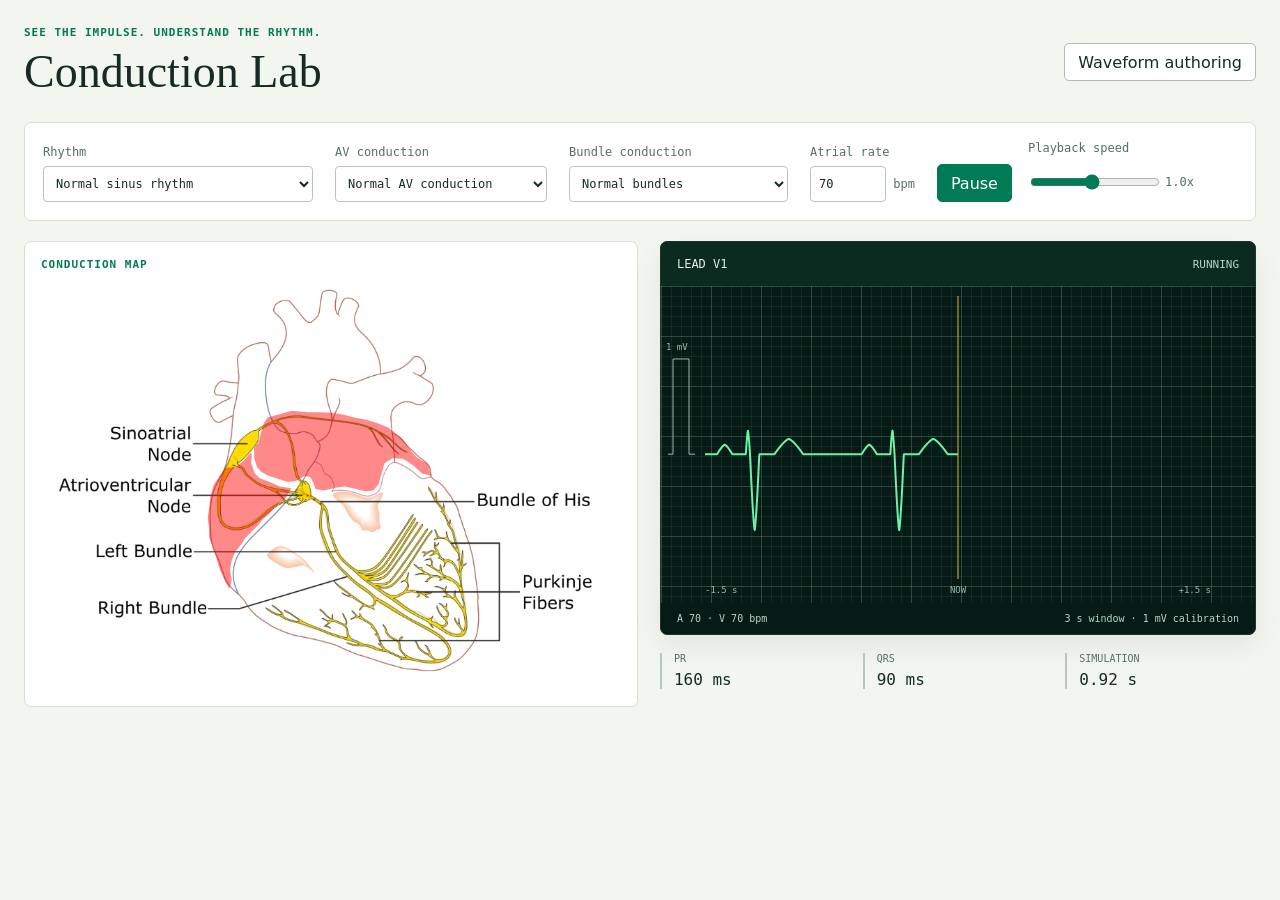
==== index.html @ 84fd14d0 "Add teaching rhythms and zoom the ECG strip Add eight rhythm scenarios, refine atrial flutter and fi" ====
<!doctype html>
<html lang="en">
  <head>
    <meta charset="utf-8" />
    <meta name="viewport" content="width=device-width, initial-scale=1" />
    <title>Conduction Lab</title>
    <link rel="stylesheet" href="style.css" />
  </head>
  <body>
    <main class="app-shell">
      <header class="topbar">
        <div><p class="eyebrow">SEE THE IMPULSE. UNDERSTAND THE RHYTHM.</p><h1>Conduction Lab</h1></div>
        <button id="developer-toggle" aria-expanded="false" aria-controls="developer-panel">Waveform authoring</button>
      </header>
      <div id="error-message" class="notice error" role="alert" hidden></div>
      <section class="scenario-bar" aria-label="Rhythm and conduction scenario">
        <label class="field">Rhythm
          <select id="rhythm-pattern">
            <option value="sinus">Normal sinus rhythm</option>
            <option value="wandering">Wandering pacemaker</option>
            <option value="pac">Atrial premature beats (APB/PAC)</option>
            <option value="psvt">Paroxysmal SVT (PSVT)</option>
            <option value="wpw">Wolff-Parkinson-White (WPW)</option>
            <option value="atrial_tachy">Atrial tachycardia</option>
            <option value="flutter">Atrial flutter</option>
            <option value="afib">Atrial fibrillation (A Fib)</option>
            <option value="junctional_tachy">Junctional tachycardia</option>
          </select>
        </label>
        <label class="field">AV conduction
          <select id="av-pattern">
            <option value="normal">Normal AV conduction</option>
            <option value="first">First-degree AV block</option>
            <option value="mobitz1">Second-degree: Mobitz I</option>
            <option value="mobitz2">Second-degree: Mobitz II</option>
            <option value="third">Third-degree AV block</option>
          </select>
        </label>
        <label class="field">Bundle conduction
          <select id="bundle-pattern">
            <option value="none">Normal bundles</option>
            <option value="rbbb">Right bundle branch block</option>
            <option value="lbbb">Left bundle branch block</option>
          </select>
        </label>
        <label class="field number-field"><span id="rate-label">Atrial rate</span> <span><input id="heart-rate" type="number" min="40" max="120" value="70" /> bpm</span></label>
        <div class="transport" role="group" aria-label="Playback controls">
          <button id="pause-button" class="primary-control" aria-pressed="false" disabled>Pause</button>
          <label class="field speed-field">Playback speed <input id="speed" type="range" min="0.1" max="2" step="0.1" value="1" /><output id="speed-value" for="speed">1.0x</output></label>
        </div>
        <label class="field number-field" id="pr-field" hidden>PR interval <span><input id="pr-interval" type="number" min="220" max="380" step="10" value="260" /> ms</span></label>
        <label class="field number-field" id="wenckebach-field" hidden>Initial PR <span><input id="wenckebach-pr" type="number" min="120" max="200" step="10" value="160" /> ms</span></label>
        <label class="field number-field" id="pr-step-field" hidden>Initial PR increment <span><input id="pr-step" type="number" min="20" max="60" step="10" value="40" /> ms</span></label>
        <label class="field" id="ratio-field" hidden>Conduction pattern
          <select id="conducted-beats"><option value="2">2 conducted, 1 blocked</option><option value="3" selected>3 conducted, 1 blocked</option><option value="4">4 conducted, 1 blocked</option><option value="5">5 conducted, 1 blocked</option></select>
        </label>
        <label class="field number-field" id="escape-field" hidden>Junctional escape <span><input id="escape-rate" type="number" min="20" max="60" value="40" /> bpm</span></label>
      </section>
      <section class="teaching-grid" aria-label="Synchronized anatomy and ECG">
        <div class="anatomy-panel">
          <div class="section-heading">
            <span class="eyebrow">CONDUCTION MAP</span>
          </div>
          <svg id="anatomy" viewBox="0 0 822 566" role="img" aria-labelledby="anatomy-title anatomy-description">
            <title id="anatomy-title">Cardiac conduction system</title>
            <desc id="anatomy-description">An impulse travels from the sinus node through the atria, AV node, His bundle and bundle branches. Blocked pathways are marked in red.</desc>
            <image href="CCS.png" width="822" height="566" />
            <g id="anatomy-overlays"></g>
          </svg>
        </div>
        <div class="rhythm-panel">
          <section class="monitor" aria-label="V1 rhythm strip">
            <div class="monitor-header"><span>LEAD V1</span><span id="monitor-status">LOADING</span></div>
            <div id="ecg-plot" role="img" aria-label="Continuous V1 rhythm strip with the current instant at its center, 1.5 seconds of history and 1.5 seconds of upcoming activity">
              <canvas id="ecg-canvas" aria-hidden="true"></canvas>
              <div id="ecg-waveform" aria-hidden="true"><div id="ecg-trace"></div></div>
              <div class="ecg-playhead" aria-hidden="true"></div>
              <div class="ecg-axis" aria-hidden="true"><span>-1.5 s</span><span>NOW</span><span>+1.5 s</span></div>
            </div>
            <div class="monitor-footer"><span id="readout">A 70 bpm</span><span>3 s window · 1 mV calibration</span></div>
          </section>
          <div class="measurements" aria-label="Electrical measurements">
            <div><span>PR</span><strong id="pr-readout">160 ms</strong></div>
            <div><span>QRS</span><strong id="qrs-readout">90 ms</strong></div>
            <div><span>SIMULATION</span><strong id="time-readout">0.00 s</strong></div>
          </div>
        </div>
      </section>
      <aside id="developer-panel" class="developer-panel" hidden aria-labelledby="authoring-title">
        <div class="panel-header"><div><p class="eyebrow">AUTHORING · SEPARATE FROM CONDUCTION RULES</p><h2 id="authoring-title">V1 waveform constructor</h2></div><button id="developer-close">Close authoring</button></div>
        <p class="small-note">Automatic morphology follows the selected bundle pattern. Custom morphology overrides the drawing of the ECG, not the conduction mechanism. PR comes from the scenario; QT and component durations come from this editor. Editing restarts the recording.</p>
        <div class="constructor-summary">
          <label class="field">Morphology <select id="waveform-select"><option value="automatic">Automatic V1</option></select></label>
          <button id="duplicate-waveform">Duplicate to edit</button>
        </div>
        <div id="custom-warning" class="notice" hidden>Custom morphology is active. It may not show the characteristic V1 appearance or QRS width of the selected bundle block. Choose Automatic V1 to restore the teaching templates.</div>
        <fieldset id="waveform-fields" disabled>
          <div class="constructor-summary">
            <label class="field name-field">Waveform name <input id="waveform-name" type="text" maxlength="80" /></label>
            <label class="field number-field">QT interval <span><input id="qt-interval" type="number" min="120" max="2000" step="1" /> ms</span></label>
          </div>
          <div class="segment-controls">
            <label class="field">PR offset (mV) <input id="pr-offset" type="range" min="-0.5" max="0.5" step="0.01" value="0" /><output id="pr-offset-value">0.00</output></label>
            <label class="field">ST offset (mV) <input id="st-offset" type="range" min="-0.5" max="0.5" step="0.01" value="0" /><output id="st-offset-value">0.00</output></label>
          </div>
          <div id="wave-editor" class="wave-editor"></div>
        </fieldset>
        <div class="developer-actions"><button id="save-waveform" class="primary-control" disabled>Save waveform</button><button id="delete-waveform" class="danger-button" disabled>Delete waveform</button><span class="action-spacer"></span><button id="export-waveforms">Export library</button><label class="file-button">Import library<input id="import-waveforms" type="file" accept="application/json" /></label></div>
        <p id="authoring-status" role="status" class="small-note"></p>
      </aside>
    </main>
    <script src="conduction.js"></script>
    <script src="ecg-strip.js"></script>
    <script src="script.js"></script>
  </body>
</html>
---- style.css ----
:root {
  --ink: #162b25;
  --muted: #586e64;
  --paper: #f3f5ef;
  --line: #d7dfd7;
  --green: #007b56;
  --deep: #061b15;
  --red: #b42318;
}
* { box-sizing: border-box; }
[hidden] { display: none !important; }
body { margin: 0; min-width: 320px; background: var(--paper); color: var(--ink); font-family: system-ui, sans-serif; }
button, input, select { font: inherit; }
button, .file-button { min-height: 38px; padding: 8px 13px; border: 1px solid #aebeb4; border-radius: 5px; background: white; color: var(--ink); cursor: pointer; }
button:hover, .file-button:hover { border-color: var(--green); }
button:disabled { opacity: .5; cursor: default; }
:focus-visible { outline: 3px solid #007b56; outline-offset: 3px; }
.primary-control { background: var(--green); border-color: var(--green); color: white; }
.app-shell { width: min(1540px, calc(100% - 48px)); margin: auto; padding: 26px 0 16px; }
.topbar, .panel-header, .section-heading, .monitor-header, .monitor-footer { display: flex; align-items: center; justify-content: space-between; gap: 16px; }
.topbar { margin-bottom: 24px; }
.eyebrow { margin: 0 0 6px; color: var(--green); font: 700 11px ui-monospace, monospace; letter-spacing: 1px; }
h1, h2 { margin: 0; font-family: Georgia, serif; font-weight: normal; }
h1 { font-size: clamp(32px, 4vw, 46px); }
h2 { font-size: 27px; }
.small-note { color: var(--muted); font-size: 12px; line-height: 1.65; }
.scenario-bar { display: flex; flex-wrap: wrap; align-items: end; gap: 16px 22px; padding: 18px; margin-bottom: 20px; background: white; border: 1px solid var(--line); border-radius: 7px; }
.field { display: grid; align-items: center; gap: 7px; color: var(--muted); font: 12px ui-monospace, monospace; }
.field input, .field select { min-width: 0; max-width: 100%; min-height: 36px; border: 1px solid #b7c5bc; border-radius: 4px; background: white; color: var(--ink); padding: 5px 8px; }
.field input[type=range] { padding: 0; accent-color: var(--green); }
.number-field input { width: 76px; }
.teaching-grid { display: grid; grid-template-columns: 1.03fr 1fr; gap: 22px; align-items: stretch; }
.anatomy-panel { padding: 16px; background: white; border: 1px solid var(--line); border-radius: 7px; }
.section-heading .eyebrow { margin: 0; }
#anatomy { display: block; width: 100%; height: auto; margin: 10px 0; }
.rhythm-panel { min-width: 0; display: flex; flex-direction: column; }
.monitor { display: flex; flex-direction: column; flex: 1; overflow: hidden; border: 1px solid #17362c; border-radius: 7px; background: var(--deep); box-shadow: 0 12px 30px #17261e10; }
.monitor-header { min-height: 44px; padding: 10px 16px; background: #0b2a20; color: #e3eee9; font: 12px ui-monospace, monospace; }
#monitor-status { color: #b4d8c6; font-size: 11px; }
#ecg-plot { position: relative; height: 0; min-height: 265px; flex: 1; contain: size layout paint; }
#ecg-canvas { position: absolute; inset: 0; display: block; width: 100%; height: 100%; }
#ecg-waveform { position: absolute; top: 0; bottom: 0; left: 44px; right: 44px; overflow: hidden; contain: paint; }
#ecg-trace { position: absolute; top: 0; left: 0; will-change: transform; }
#ecg-trace canvas { display: block; }
.ecg-playhead { position: absolute; left: 50%; top: 10px; bottom: 24px; width: 1px; background: #d9b752; transform: translateX(-50%); }
.ecg-axis { position: absolute; left: 44px; right: 44px; bottom: 8px; display: flex; justify-content: space-between; color: #9bb8aa; font: 9px monospace; }
.monitor-footer { padding: 10px 16px; color: #b4d8c6; font: 10px ui-monospace, monospace; flex-wrap: wrap; }
.measurements { display: grid; grid-template-columns: repeat(3, 1fr); gap: 12px; padding: 18px 0; }
.measurements div { display: grid; gap: 6px; border-left: 2px solid #b7c9bd; padding-left: 12px; }
.measurements span { font: 10px ui-monospace, monospace; color: var(--muted); }
.measurements strong { font: 16px ui-monospace, monospace; font-variant-numeric: tabular-nums; }
.transport { display: flex; align-items: end; gap: 16px; }
.speed-field { grid-template-columns: 130px 40px; }
.speed-field > input { grid-column: 1; }
.speed-field > output { grid-column: 2; grid-row: 2; align-self: center; }
.speed-field input { width: 130px; }
.developer-panel { margin-top: 26px; padding: 22px; border: 1px solid var(--line); border-radius: 7px; background: white; }
.panel-header { margin-bottom: 14px; }
.constructor-summary, .segment-controls { display: flex; flex-wrap: wrap; gap: 18px; align-items: end; margin: 18px 0; }
.name-field { flex: 1; min-width: 180px; }
fieldset { margin: 0; padding: 0; border: 0; min-width: 0; }
fieldset:disabled { opacity: .65; }
.wave-editor { display: grid; grid-template-columns: repeat(auto-fit, minmax(180px, 1fr)); gap: 12px; }
.wave-card { padding: 14px; border: 1px solid var(--line); border-top: 3px solid var(--wave-color); border-radius: 4px; background: #fbfcfa; }
.wave-card h3 { margin: 0 0 12px; font: normal 20px Georgia, serif; }
.wave-control { display: grid; grid-template-columns: 1fr 60px; gap: 6px; align-items: center; margin-top: 12px; color: var(--muted); font: 11px ui-monospace, monospace; }
.wave-control span { grid-column: 1 / -1; }
.wave-control input { min-width: 0; width: 100%; }
.wave-control input[type=range] { accent-color: var(--wave-color); }
.wave-control input[type=number] { height: 30px; border: 1px solid #b7c5bc; border-radius: 3px; padding: 3px; }
.developer-actions { display: flex; flex-wrap: wrap; gap: 8px; margin-top: 22px; padding-top: 18px; border-top: 1px solid var(--line); }
.danger-button { color: var(--red); }
.action-spacer { flex: 1; }
.file-button { display: inline-flex; align-items: center; }
.file-button input { width: 1px; height: 1px; opacity: 0; position: absolute; }
.file-button:focus-within { outline: 3px solid var(--green); outline-offset: 3px; }
.notice { margin: 12px 0; padding: 12px 16px; background: #fff3d4; color: #68460a; border: 1px solid #e3cc95; border-radius: 5px; font-size: 13px; line-height: 1.5; }
.error { background: #fff0ed; color: #8e2118; border-color: #dfb4ad; }
@media (max-width: 1000px) {
  .teaching-grid { grid-template-columns: 1fr; }
  .anatomy-panel { max-width: 760px; width: 100%; margin: auto; }
  #ecg-plot { height: clamp(300px, 50vw, 420px); flex: none; }
}
@media (max-width: 600px) {
  .app-shell { width: calc(100% - 24px); padding-top: 18px; }
  .topbar, .panel-header { align-items: start; flex-direction: column; }
  .scenario-bar { padding: 14px; gap: 16px; }
  .scenario-bar .field { width: 100%; }
  .scenario-bar .number-field { width: auto; }
  .anatomy-panel { padding: 10px; }
  .scenario-bar .speed-field { width: auto; grid-template-columns: 110px 40px; }
  .speed-field input { width: 110px; }
  .measurements { gap: 8px; }
  .measurements strong { font-size: 13px; }
  .developer-panel { padding: 16px; }
  .wave-editor { grid-template-columns: 1fr; }
}
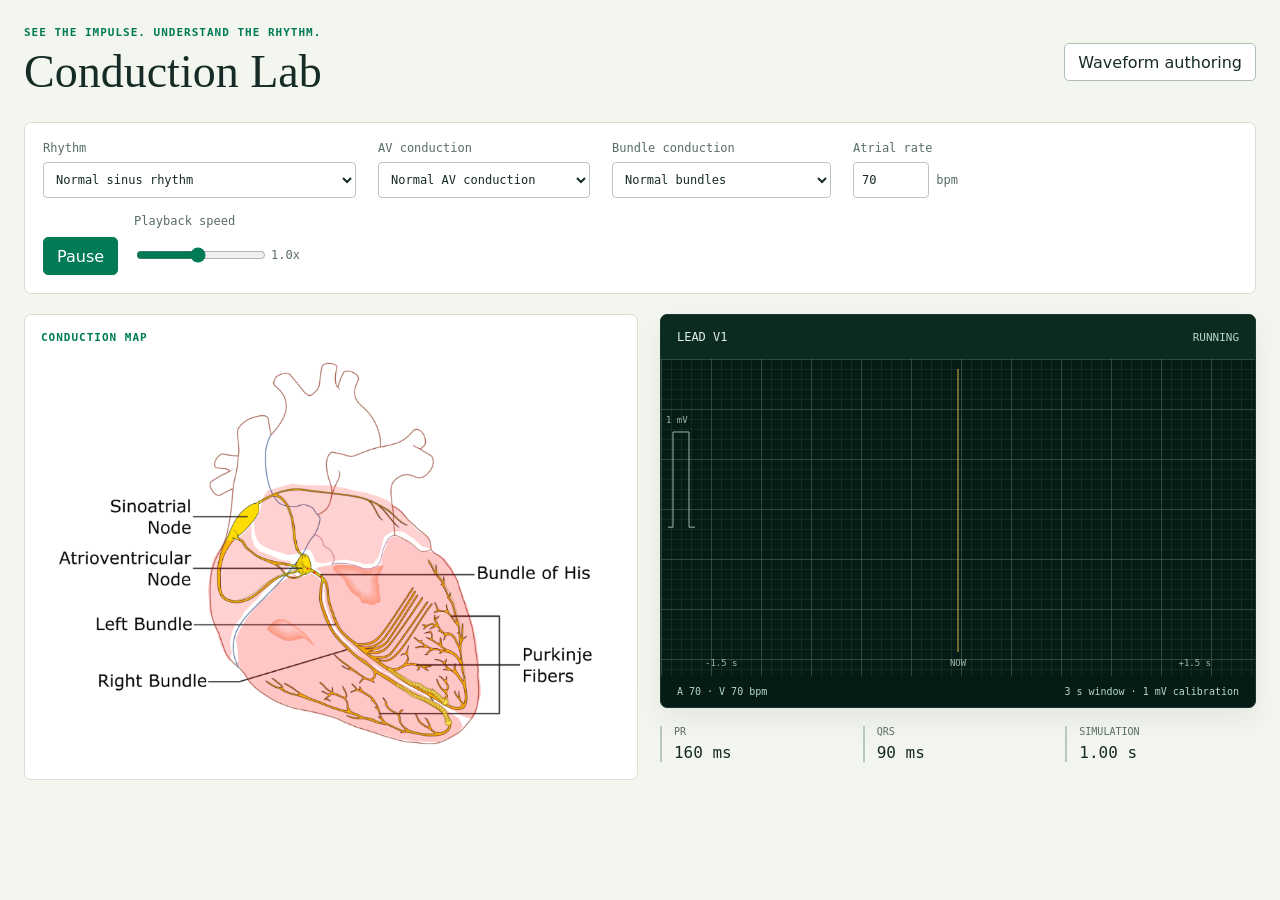
==== commit 37600669: "Expand atrial rhythms and reentry visualization Co-authored-by: Copilot <223556219+Copilot@users.nor" ====
--- a/index.html
+++ b/index.html
@@ -19,22 +19,27 @@
             <option value="sinus">Normal sinus rhythm</option>
             <option value="wandering">Wandering pacemaker</option>
             <option value="pac">Atrial premature beats (APB/PAC)</option>
-            <option value="psvt">Paroxysmal SVT (PSVT)</option>
+            <option value="avnrt">AV nodal reentrant tachycardia (AVNRT)</option>
+            <option value="avrt">AV reentrant tachycardia (AVRT)</option>
             <option value="wpw">Wolff-Parkinson-White (WPW)</option>
-            <option value="atrial_tachy">Atrial tachycardia</option>
+            <option value="atrial_tachy">Focal atrial tachycardia</option>
+            <option value="multifocal_atrial_tachy">Multifocal atrial tachycardia (MAT)</option>
             <option value="flutter">Atrial flutter</option>
             <option value="afib">Atrial fibrillation (A Fib)</option>
+            <option value="junctional">Junctional rhythm</option>
             <option value="junctional_tachy">Junctional tachycardia</option>
           </select>
         </label>
         <label class="field">AV conduction
-          <select id="av-pattern">
+          <select id="av-pattern" aria-describedby="av-reentry-note junctional-av-note">
             <option value="normal">Normal AV conduction</option>
             <option value="first">First-degree AV block</option>
             <option value="mobitz1">Second-degree: Mobitz I</option>
             <option value="mobitz2">Second-degree: Mobitz II</option>
             <option value="third">Third-degree AV block</option>
           </select>
+          <small id="av-reentry-note" hidden>AV block controls are unavailable for these schematic reentry rhythms.</small>
+          <small id="junctional-av-note" hidden>AV block settings do not change junctional or retrograde timing in this simplified model, even in complete block.</small>
         </label>
         <label class="field">Bundle conduction
           <select id="bundle-pattern">
@@ -60,10 +65,11 @@
         <div class="anatomy-panel">
           <div class="section-heading">
             <span class="eyebrow">CONDUCTION MAP</span>
+            <span id="atrial-focus-readout" class="small-note" hidden></span>
           </div>
           <svg id="anatomy" viewBox="0 0 822 566" role="img" aria-labelledby="anatomy-title anatomy-description">
             <title id="anatomy-title">Cardiac conduction system</title>
-            <desc id="anatomy-description">An impulse travels from the sinus node through the atria, AV node, His bundle and bundle branches. Blocked pathways are marked in red.</desc>
+            <desc id="anatomy-description">Electrical impulses travel through the heart's conduction pathways. Circles mark atrial pacemaker sites, with a pulse showing the firing site and dots traveling toward the AV node. Schematic loops show reentry during flutter, AVNRT, and AVRT. The AVRT accessory pathway is dashed green; blocked pathways are marked in red.</desc>
             <image href="CCS.png" width="822" height="566" />
             <g id="anatomy-overlays"></g>
           </svg>
@@ -88,7 +94,7 @@
       </section>
       <aside id="developer-panel" class="developer-panel" hidden aria-labelledby="authoring-title">
         <div class="panel-header"><div><p class="eyebrow">AUTHORING · SEPARATE FROM CONDUCTION RULES</p><h2 id="authoring-title">V1 waveform constructor</h2></div><button id="developer-close">Close authoring</button></div>
-        <p class="small-note">Automatic morphology follows the selected bundle pattern. Custom morphology overrides the drawing of the ECG, not the conduction mechanism. PR comes from the scenario; QT and component durations come from this editor. Editing restarts the recording.</p>
+        <p class="small-note">Automatic morphology follows the selected bundle pattern. Custom morphology changes the ECG, not the conduction mechanism; rhythm-specific P-wave shapes still apply. PR comes from the scenario; QT and ventricular component durations come from this editor. Editing restarts the recording.</p>
         <div class="constructor-summary">
           <label class="field">Morphology <select id="waveform-select"><option value="automatic">Automatic V1</option></select></label>
           <button id="duplicate-waveform">Duplicate to edit</button>
--- a/style.css
+++ b/style.css
@@ -28,6 +28,7 @@
 .field { display: grid; align-items: center; gap: 7px; color: var(--muted); font: 12px ui-monospace, monospace; }
 .field input, .field select { min-width: 0; max-width: 100%; min-height: 36px; border: 1px solid #b7c5bc; border-radius: 4px; background: white; color: var(--ink); padding: 5px 8px; }
 .field input[type=range] { padding: 0; accent-color: var(--green); }
+#av-reentry-note, #junctional-av-note { max-width: 230px; line-height: 1.35; }
 .number-field input { width: 76px; }
 .teaching-grid { display: grid; grid-template-columns: 1.03fr 1fr; gap: 22px; align-items: stretch; }
 .anatomy-panel { padding: 16px; background: white; border: 1px solid var(--line); border-radius: 7px; }
@@ -40,8 +41,8 @@
 #ecg-plot { position: relative; height: 0; min-height: 265px; flex: 1; contain: size layout paint; }
 #ecg-canvas { position: absolute; inset: 0; display: block; width: 100%; height: 100%; }
 #ecg-waveform { position: absolute; top: 0; bottom: 0; left: 44px; right: 44px; overflow: hidden; contain: paint; }
-#ecg-trace { position: absolute; top: 0; left: 0; will-change: transform; }
-#ecg-trace canvas { display: block; }
+#ecg-trace { position: absolute; inset: 0; }
+#ecg-trace canvas { position: absolute; top: 0; left: 0; will-change: transform; }
 .ecg-playhead { position: absolute; left: 50%; top: 10px; bottom: 24px; width: 1px; background: #d9b752; transform: translateX(-50%); }
 .ecg-axis { position: absolute; left: 44px; right: 44px; bottom: 8px; display: flex; justify-content: space-between; color: #9bb8aa; font: 9px monospace; }
 .monitor-footer { padding: 10px 16px; color: #b4d8c6; font: 10px ui-monospace, monospace; flex-wrap: wrap; }
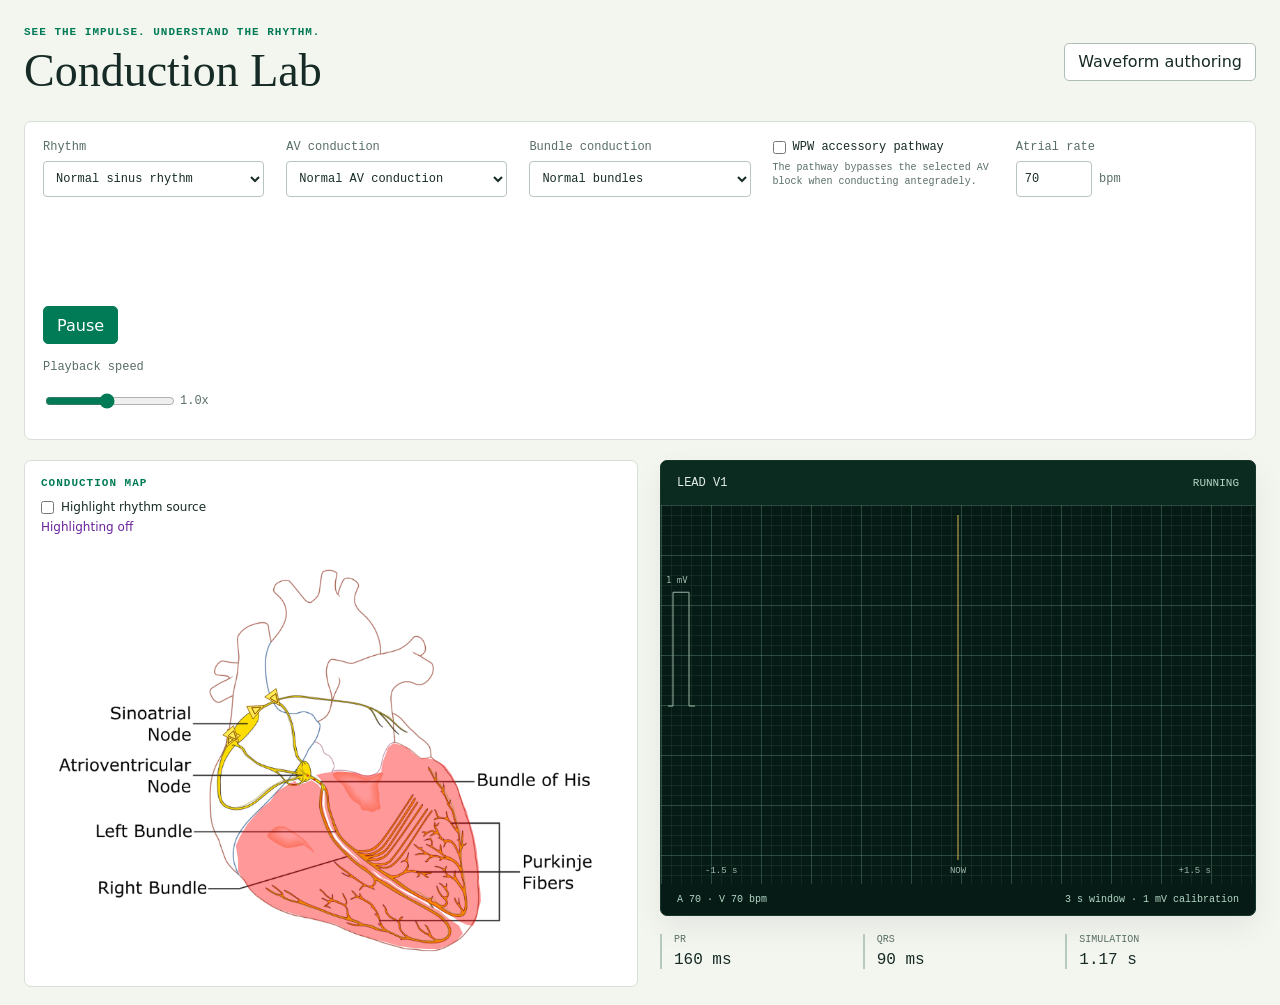
==== commit a9f5676e: "Expand rhythm simulation and source highlighting Co-authored-by: Copilot <223556219+Copilot@users.no" ====
--- a/index.html
+++ b/index.html
@@ -21,26 +21,35 @@
             <option value="pac">Atrial premature beats (APB/PAC)</option>
             <option value="avnrt">AV nodal reentrant tachycardia (AVNRT)</option>
             <option value="avrt">AV reentrant tachycardia (AVRT)</option>
-            <option value="wpw">Wolff-Parkinson-White (WPW)</option>
             <option value="atrial_tachy">Focal atrial tachycardia</option>
             <option value="multifocal_atrial_tachy">Multifocal atrial tachycardia (MAT)</option>
             <option value="flutter">Atrial flutter</option>
             <option value="afib">Atrial fibrillation (A Fib)</option>
             <option value="junctional">Junctional rhythm</option>
             <option value="junctional_tachy">Junctional tachycardia</option>
+            <option value="vt">Ventricular tachycardia</option>
+            <option value="pvc">Ventricular premature beats (PVCs)</option>
+            <option value="vfib">Ventricular fibrillation (V Fib)</option>
           </select>
         </label>
-        <label class="field">AV conduction
-          <select id="av-pattern" aria-describedby="av-reentry-note junctional-av-note">
-            <option value="normal">Normal AV conduction</option>
-            <option value="first">First-degree AV block</option>
-            <option value="mobitz1">Second-degree: Mobitz I</option>
-            <option value="mobitz2">Second-degree: Mobitz II</option>
-            <option value="third">Third-degree AV block</option>
-          </select>
-          <small id="av-reentry-note" hidden>AV block controls are unavailable for these schematic reentry rhythms.</small>
-          <small id="junctional-av-note" hidden>AV block settings do not change junctional or retrograde timing in this simplified model, even in complete block.</small>
-        </label>
+        <div class="scenario-slot av-slot">
+          <label class="field" id="av-field">AV conduction
+            <select id="av-pattern" aria-describedby="av-reentry-note junctional-av-note">
+              <option value="normal">Normal AV conduction</option>
+              <option value="first">First-degree AV block</option>
+              <option value="mobitz1">Second-degree: Mobitz I</option>
+              <option value="mobitz2">Second-degree: Mobitz II</option>
+              <option value="third">Third-degree AV block</option>
+            </select>
+            <small id="av-reentry-note" hidden>AV block controls are unavailable for these schematic rhythms.</small>
+            <small id="junctional-av-note" hidden>AV block settings do not change junctional or retrograde timing in this simplified model, even in complete block.</small>
+          </label>
+          <label class="field refractory-field" id="refractory-field" hidden>
+            <span>AV nodal refractory period</span>
+            <span><input id="av-refractory" type="range" min="100" max="800" step="10" value="350" aria-describedby="refractory-note" /> <output id="refractory-value" for="av-refractory">350 ms</output></span>
+            <small id="refractory-note">Longer refractory periods reduce AV nodal conduction.</small>
+          </label>
+        </div>
         <label class="field">Bundle conduction
           <select id="bundle-pattern">
             <option value="none">Normal bundles</option>
@@ -48,28 +57,48 @@
             <option value="lbbb">Left bundle branch block</option>
           </select>
         </label>
-        <label class="field number-field"><span id="rate-label">Atrial rate</span> <span><input id="heart-rate" type="number" min="40" max="120" value="70" /> bpm</span></label>
+        <div class="scenario-slot wpw-slot">
+          <div id="wpw-field" class="field">
+            <label class="checkbox-label"><input id="wpw-enabled" type="checkbox" aria-describedby="wpw-note" /> WPW accessory pathway</label>
+            <small id="wpw-note">The pathway bypasses the selected AV block when conducting antegradely.</small>
+          </div>
+        </div>
+        <div class="scenario-slot rate-slot">
+          <label class="field number-field" id="rate-field"><span id="rate-label">Atrial rate</span> <span><input id="heart-rate" type="number" min="40" max="120" value="70" /> bpm</span></label>
+        </div>
         <div class="transport" role="group" aria-label="Playback controls">
           <button id="pause-button" class="primary-control" aria-pressed="false" disabled>Pause</button>
           <label class="field speed-field">Playback speed <input id="speed" type="range" min="0.1" max="2" step="0.1" value="1" /><output id="speed-value" for="speed">1.0x</output></label>
         </div>
-        <label class="field number-field" id="pr-field" hidden>PR interval <span><input id="pr-interval" type="number" min="220" max="380" step="10" value="260" /> ms</span></label>
-        <label class="field number-field" id="wenckebach-field" hidden>Initial PR <span><input id="wenckebach-pr" type="number" min="120" max="200" step="10" value="160" /> ms</span></label>
-        <label class="field number-field" id="pr-step-field" hidden>Initial PR increment <span><input id="pr-step" type="number" min="20" max="60" step="10" value="40" /> ms</span></label>
-        <label class="field" id="ratio-field" hidden>Conduction pattern
-          <select id="conducted-beats"><option value="2">2 conducted, 1 blocked</option><option value="3" selected>3 conducted, 1 blocked</option><option value="4">4 conducted, 1 blocked</option><option value="5">5 conducted, 1 blocked</option></select>
-        </label>
-        <label class="field number-field" id="escape-field" hidden>Junctional escape <span><input id="escape-rate" type="number" min="20" max="60" value="40" /> bpm</span></label>
+        <div class="scenario-slot option-slot">
+          <label class="field" id="pvc-focus-field" hidden>PVC focus
+            <select id="pvc-focus"><option value="lv">Left ventricle</option><option value="rv">Right ventricle</option></select>
+          </label>
+          <label class="field number-field" id="pr-field" hidden>PR interval <span><input id="pr-interval" type="number" min="220" max="380" step="10" value="260" /> ms</span></label>
+          <label class="field number-field" id="wenckebach-field" hidden>Initial PR <span><input id="wenckebach-pr" type="number" min="120" max="200" step="10" value="160" /> ms</span></label>
+          <label class="field number-field" id="escape-field" hidden>Junctional escape <span><input id="escape-rate" type="number" min="20" max="60" value="40" /> bpm</span></label>
+        </div>
+        <div class="scenario-slot option-slot">
+          <label class="field number-field" id="pr-step-field" hidden>Initial PR increment <span><input id="pr-step" type="number" min="20" max="60" step="10" value="40" /> ms</span></label>
+        </div>
+        <div class="scenario-slot option-slot">
+          <label class="field" id="ratio-field" hidden>Conduction pattern
+            <select id="conducted-beats"><option value="2">2 conducted, 1 blocked</option><option value="3" selected>3 conducted, 1 blocked</option><option value="4">4 conducted, 1 blocked</option><option value="5">5 conducted, 1 blocked</option></select>
+          </label>
+        </div>
       </section>
       <section class="teaching-grid" aria-label="Synchronized anatomy and ECG">
         <div class="anatomy-panel">
           <div class="section-heading">
             <span class="eyebrow">CONDUCTION MAP</span>
-            <span id="atrial-focus-readout" class="small-note" hidden></span>
+          </div>
+          <div class="source-controls">
+            <label class="checkbox-label"><input id="highlight-source" type="checkbox" aria-describedby="source-description" /> Highlight rhythm source</label>
+            <span id="source-description">Highlighting off</span>
           </div>
           <svg id="anatomy" viewBox="0 0 822 566" role="img" aria-labelledby="anatomy-title anatomy-description">
             <title id="anatomy-title">Cardiac conduction system</title>
-            <desc id="anatomy-description">Electrical impulses travel through the heart's conduction pathways. Circles mark atrial pacemaker sites, with a pulse showing the firing site and dots traveling toward the AV node. Schematic loops show reentry during flutter, AVNRT, and AVRT. The AVRT accessory pathway is dashed green; blocked pathways are marked in red.</desc>
+            <desc id="anatomy-description">Arrowheads show the direction of electrical impulses through the heart's conduction pathways. Circles mark atrial, AV nodal, and ventricular firing sites. Optional purple outlines identify modeled rhythm sources. Schematic loops show reentry during flutter and AVNRT. The left-sided accessory pathway is dashed green for AVRT and WPW; antegrade conduction initiates early left ventricular depolarization. AF with WPW illustrates atrial and ventricular fibrillation; ventricular fibrillation shows disorganized ventricular activity without organized beats. Blocked pathways are marked in red.</desc>
             <image href="CCS.png" width="822" height="566" />
             <g id="anatomy-overlays"></g>
           </svg>
@@ -94,7 +123,7 @@
       </section>
       <aside id="developer-panel" class="developer-panel" hidden aria-labelledby="authoring-title">
         <div class="panel-header"><div><p class="eyebrow">AUTHORING · SEPARATE FROM CONDUCTION RULES</p><h2 id="authoring-title">V1 waveform constructor</h2></div><button id="developer-close">Close authoring</button></div>
-        <p class="small-note">Automatic morphology follows the selected bundle pattern. Custom morphology changes the ECG, not the conduction mechanism; rhythm-specific P-wave shapes still apply. PR comes from the scenario; QT and ventricular component durations come from this editor. Editing restarts the recording.</p>
+        <p class="small-note">Automatic morphology follows the selected bundle pattern. Custom morphology changes the ECG, not the conduction mechanism; rhythm-specific P-wave shapes still apply. PR comes from the scenario; QT and ventricular component durations come from this editor. Edits enter the recording from offscreen.</p>
         <div class="constructor-summary">
           <label class="field">Morphology <select id="waveform-select"><option value="automatic">Automatic V1</option></select></label>
           <button id="duplicate-waveform">Duplicate to edit</button>
@@ -115,8 +144,8 @@
         <p id="authoring-status" role="status" class="small-note"></p>
       </aside>
     </main>
-    <script src="conduction.js"></script>
-    <script src="ecg-strip.js"></script>
-    <script src="script.js"></script>
+    <script src="conduction.js?v=3"></script>
+    <script src="ecg-strip.js?v=2"></script>
+    <script src="script.js?v=7"></script>
   </body>
 </html>
--- a/style.css
+++ b/style.css
@@ -24,15 +24,27 @@
 h1 { font-size: clamp(32px, 4vw, 46px); }
 h2 { font-size: 27px; }
 .small-note { color: var(--muted); font-size: 12px; line-height: 1.65; }
-.scenario-bar { display: flex; flex-wrap: wrap; align-items: end; gap: 16px 22px; padding: 18px; margin-bottom: 20px; background: white; border: 1px solid var(--line); border-radius: 7px; }
+.scenario-bar { display: grid; grid-template-columns: repeat(auto-fit, minmax(min(100%, 220px), 1fr)); align-items: start; gap: 16px 22px; padding: 18px; margin-bottom: 20px; background: white; border: 1px solid var(--line); border-radius: 7px; }
+.scenario-slot { min-width: 0; }
+.av-slot { min-height: 150px; }
+.wpw-slot { min-height: 100px; }
+.rate-slot { min-height: 57px; }
+.option-slot { min-height: 60px; }
 .field { display: grid; align-items: center; gap: 7px; color: var(--muted); font: 12px ui-monospace, monospace; }
 .field input, .field select { min-width: 0; max-width: 100%; min-height: 36px; border: 1px solid #b7c5bc; border-radius: 4px; background: white; color: var(--ink); padding: 5px 8px; }
 .field input[type=range] { padding: 0; accent-color: var(--green); }
-#av-reentry-note, #junctional-av-note { max-width: 230px; line-height: 1.35; }
+#av-reentry-note, #junctional-av-note, #wpw-note, #refractory-note { max-width: 230px; line-height: 1.35; }
+.refractory-field input { width: 140px; vertical-align: middle; }
+.refractory-field output { white-space: nowrap; }
+.checkbox-label { display: flex; align-items: center; gap: 7px; color: var(--ink); }
+.field input[type=checkbox] { min-height: 0; margin: 0; accent-color: var(--green); }
 .number-field input { width: 76px; }
 .teaching-grid { display: grid; grid-template-columns: 1.03fr 1fr; gap: 22px; align-items: stretch; }
 .anatomy-panel { padding: 16px; background: white; border: 1px solid var(--line); border-radius: 7px; }
 .section-heading .eyebrow { margin: 0; }
+.source-controls { display: grid; align-content: start; gap: 4px; min-height: 52px; margin-top: 10px; font-size: 12px; line-height: 16px; }
+.source-controls input { margin: 0; accent-color: #7625ab; }
+#source-description { color: #69229b; }
 #anatomy { display: block; width: 100%; height: auto; margin: 10px 0; }
 .rhythm-panel { min-width: 0; display: flex; flex-direction: column; }
 .monitor { display: flex; flex-direction: column; flex: 1; overflow: hidden; border: 1px solid #17362c; border-radius: 7px; background: var(--deep); box-shadow: 0 12px 30px #17261e10; }
@@ -50,7 +62,7 @@
 .measurements div { display: grid; gap: 6px; border-left: 2px solid #b7c9bd; padding-left: 12px; }
 .measurements span { font: 10px ui-monospace, monospace; color: var(--muted); }
 .measurements strong { font: 16px ui-monospace, monospace; font-variant-numeric: tabular-nums; }
-.transport { display: flex; align-items: end; gap: 16px; }
+.transport { display: flex; flex-wrap: wrap; align-items: end; gap: 16px; }
 .speed-field { grid-template-columns: 130px 40px; }
 .speed-field > input { grid-column: 1; }
 .speed-field > output { grid-column: 2; grid-row: 2; align-self: center; }
@@ -96,3 +108,6 @@
   .developer-panel { padding: 16px; }
   .wave-editor { grid-template-columns: 1fr; }
 }
+@media (max-width: 430px) {
+  .monitor-footer { display: grid; gap: 4px; }
+}
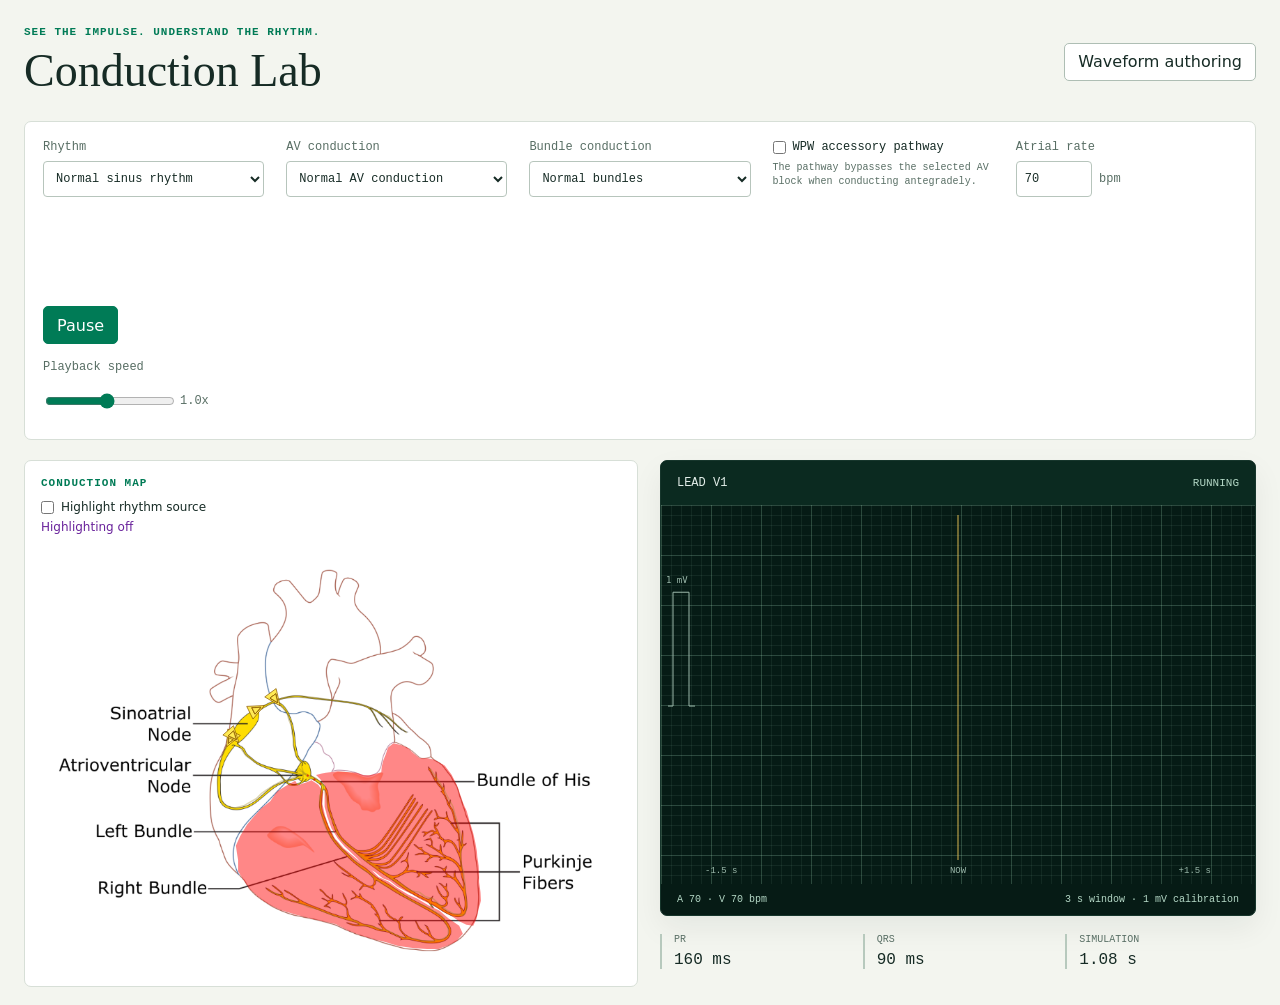
==== commit 5e664fce: "Refine atrial and AV nodal reentry animations Add a local focal atrial tachycardia circuit, remove e" ====
--- a/index.html
+++ b/index.html
@@ -98,7 +98,7 @@
           </div>
           <svg id="anatomy" viewBox="0 0 822 566" role="img" aria-labelledby="anatomy-title anatomy-description">
             <title id="anatomy-title">Cardiac conduction system</title>
-            <desc id="anatomy-description">Arrowheads show the direction of electrical impulses through the heart's conduction pathways. Circles mark atrial, AV nodal, and ventricular firing sites. Optional purple outlines identify modeled rhythm sources. Schematic loops show reentry during flutter and AVNRT. The left-sided accessory pathway is dashed green for AVRT and WPW; antegrade conduction initiates early left ventricular depolarization. AF with WPW illustrates atrial and ventricular fibrillation; ventricular fibrillation shows disorganized ventricular activity without organized beats. Blocked pathways are marked in red.</desc>
+            <desc id="anatomy-description">Arrowheads show the direction of electrical impulses through the heart's conduction pathways. Ectopic atrial beats do not animate the atrial pathways. Circles mark atrial, AV nodal, and ventricular firing sites. Optional purple outlines identify modeled rhythm sources. Schematic loops show reentry during focal atrial tachycardia, flutter, and AVNRT. The left-sided accessory pathway is dashed green for AVRT and WPW; antegrade conduction initiates early left ventricular depolarization. AF with WPW illustrates atrial and ventricular fibrillation; ventricular fibrillation shows disorganized ventricular activity without organized beats. Blocked pathways are marked in red.</desc>
             <image href="CCS.png" width="822" height="566" />
             <g id="anatomy-overlays"></g>
           </svg>
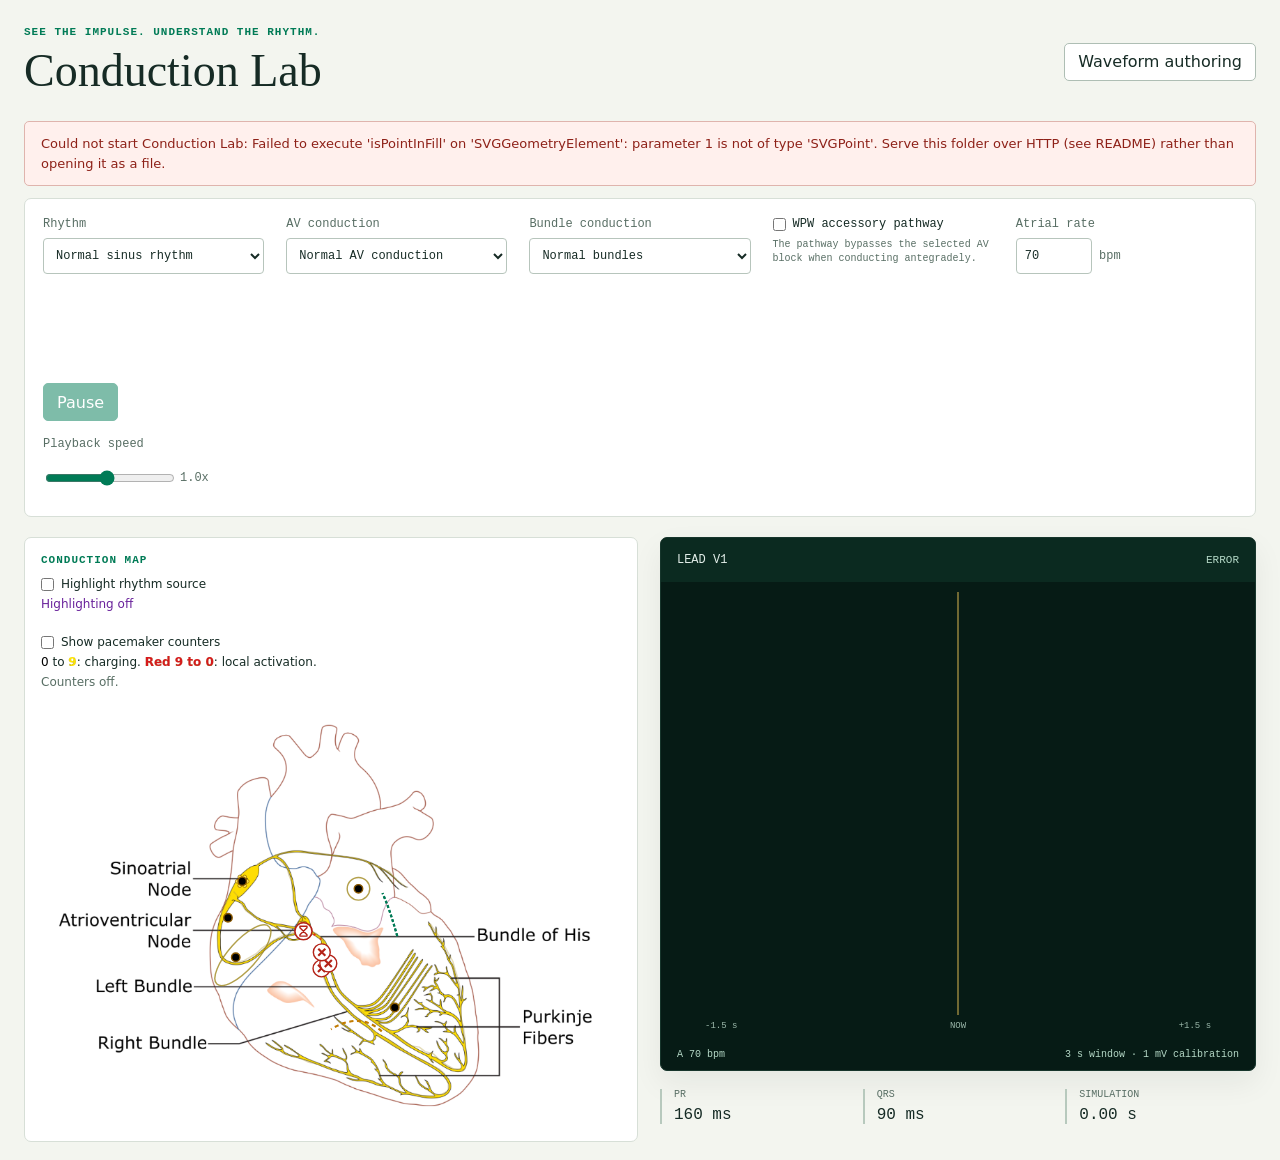
==== commit 88ffbaea: "Add synchronized pacemaker counter overlays Illustrate nodal and ectopic automaticity, regional bund" ====
--- a/index.html
+++ b/index.html
@@ -96,9 +96,14 @@
             <label class="checkbox-label"><input id="highlight-source" type="checkbox" aria-describedby="source-description" /> Highlight rhythm source</label>
             <span id="source-description">Highlighting off</span>
           </div>
+          <div class="automaticity-controls">
+            <label class="checkbox-label"><input id="show-automaticity" type="checkbox" aria-describedby="automaticity-legend automaticity-status" /> Show pacemaker counters</label>
+            <span id="automaticity-legend"><span class="counter-zero">0</span> to <span class="counter-nine">9</span>: charging. <span class="counter-reset">Red 9 to 0</span>: local activation.</span>
+            <span id="automaticity-status">Counters off.</span>
+          </div>
           <svg id="anatomy" viewBox="0 0 822 566" role="img" aria-labelledby="anatomy-title anatomy-description">
             <title id="anatomy-title">Cardiac conduction system</title>
-            <desc id="anatomy-description">Arrowheads show the direction of electrical impulses through the heart's conduction pathways. Ectopic atrial beats do not animate the atrial pathways. Circles mark atrial, AV nodal, and ventricular firing sites. Optional purple outlines identify modeled rhythm sources. Schematic loops show reentry during focal atrial tachycardia, flutter, and AVNRT. The left-sided accessory pathway is dashed green for AVRT and WPW; antegrade conduction initiates early left ventricular depolarization. AF with WPW illustrates atrial and ventricular fibrillation; ventricular fibrillation shows disorganized ventricular activity without organized beats. Blocked pathways are marked in red.</desc>
+            <desc id="anatomy-description">Arrowheads show the direction of electrical impulses through the heart's conduction pathways. Ectopic atrial beats do not animate the atrial pathways. Circles mark atrial, AV nodal, and ventricular firing sites. Optional purple outlines identify modeled rhythm sources. Optional pacemaker counters illustrate charging from black 0 to yellow 9, with a red countdown during local activation in the atria, AV node, and each ventricle; they do not generate beats. RBBB delays right ventricular counters and LBBB delays left ventricular counters. Schematic loops show reentry during focal atrial tachycardia, flutter, and AVNRT. The left-sided accessory pathway is dashed green for AVRT and WPW; antegrade conduction initiates early left ventricular depolarization. AF with WPW illustrates atrial and ventricular fibrillation; ventricular fibrillation shows disorganized ventricular activity without organized beats. Blocked pathways are marked in red.</desc>
             <image href="CCS.png" width="822" height="566" />
             <g id="anatomy-overlays"></g>
           </svg>
@@ -144,8 +149,9 @@
         <p id="authoring-status" role="status" class="small-note"></p>
       </aside>
     </main>
-    <script src="conduction.js?v=3"></script>
+    <script src="conduction.js?v=4"></script>
     <script src="ecg-strip.js?v=2"></script>
-    <script src="script.js?v=7"></script>
+    <script src="automaticity.js?v=3"></script>
+    <script src="script.js?v=10"></script>
   </body>
 </html>
--- a/style.css
+++ b/style.css
@@ -45,6 +45,15 @@
 .source-controls { display: grid; align-content: start; gap: 4px; min-height: 52px; margin-top: 10px; font-size: 12px; line-height: 16px; }
 .source-controls input { margin: 0; accent-color: #7625ab; }
 #source-description { color: #69229b; }
+.automaticity-controls { display: grid; gap: 4px; margin-top: 6px; font-size: 12px; line-height: 16px; }
+.automaticity-controls input { margin: 0; accent-color: var(--green); }
+#automaticity-status { min-height: 32px; color: var(--muted); }
+.counter-zero { color: #000; }
+.counter-nine { color: #ffe600; }
+.counter-reset { color: #d7191c; }
+.counter-nine, .counter-reset { font-weight: 700; -webkit-text-stroke: 0.15px #765c00; }
+.automaticity-cell { font: 700 16px ui-monospace, monospace; text-anchor: middle; dominant-baseline: central; stroke: white; stroke-width: 2px; paint-order: stroke; }
+.automaticity-cell[data-counter-region="SA Node"], .automaticity-cell[data-counter-region="AV Node"] { font-size: 24px; }
 #anatomy { display: block; width: 100%; height: auto; margin: 10px 0; }
 .rhythm-panel { min-width: 0; display: flex; flex-direction: column; }
 .monitor { display: flex; flex-direction: column; flex: 1; overflow: hidden; border: 1px solid #17362c; border-radius: 7px; background: var(--deep); box-shadow: 0 12px 30px #17261e10; }
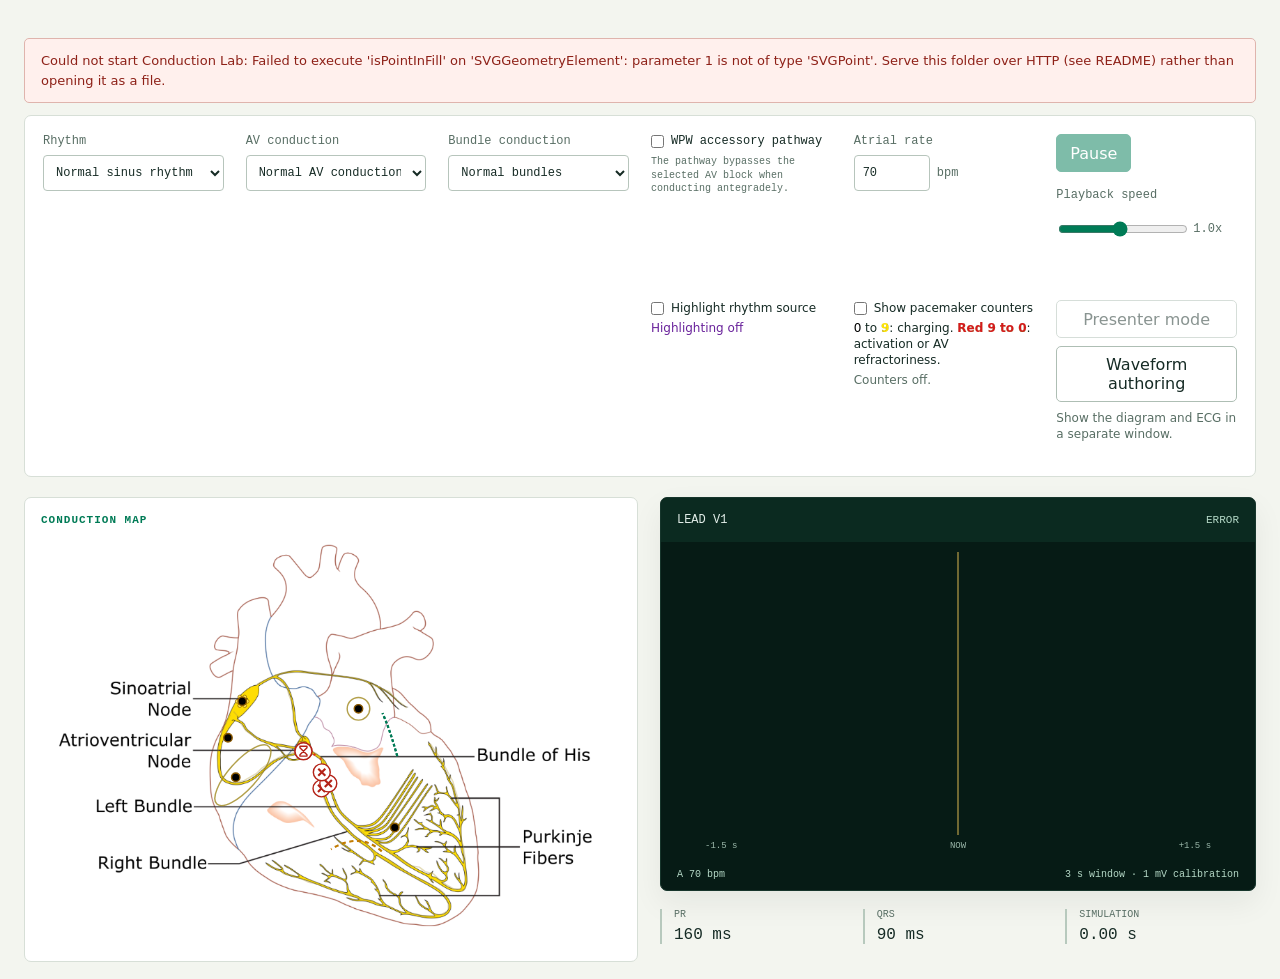
==== commit 94dfcd9f: "Add presenter mode and refractory counter overlays Move teaching controls to the scenario bar and su" ====
--- a/index.html
+++ b/index.html
@@ -4,14 +4,10 @@
     <meta charset="utf-8" />
     <meta name="viewport" content="width=device-width, initial-scale=1" />
     <title>Conduction Lab</title>
-    <link rel="stylesheet" href="style.css" />
+    <link rel="stylesheet" href="style.css?v=1" />
   </head>
   <body>
     <main class="app-shell">
-      <header class="topbar">
-        <div><p class="eyebrow">SEE THE IMPULSE. UNDERSTAND THE RHYTHM.</p><h1>Conduction Lab</h1></div>
-        <button id="developer-toggle" aria-expanded="false" aria-controls="developer-panel">Waveform authoring</button>
-      </header>
       <div id="error-message" class="notice error" role="alert" hidden></div>
       <section class="scenario-bar" aria-label="Rhythm and conduction scenario">
         <label class="field">Rhythm
@@ -86,24 +82,29 @@
             <select id="conducted-beats"><option value="2">2 conducted, 1 blocked</option><option value="3" selected>3 conducted, 1 blocked</option><option value="4">4 conducted, 1 blocked</option><option value="5">5 conducted, 1 blocked</option></select>
           </label>
         </div>
+        <div class="source-controls">
+          <label class="checkbox-label"><input id="highlight-source" type="checkbox" aria-describedby="source-description" /> Highlight rhythm source</label>
+          <span id="source-description">Highlighting off</span>
+        </div>
+        <div class="automaticity-controls">
+          <label class="checkbox-label"><input id="show-automaticity" type="checkbox" aria-describedby="automaticity-legend automaticity-status" /> Show pacemaker counters</label>
+          <span id="automaticity-legend"><span class="counter-zero">0</span> to <span class="counter-nine">9</span>: charging. <span class="counter-reset">Red 9 to 0</span>: activation or AV refractoriness.</span>
+          <span id="automaticity-status">Counters off.</span>
+        </div>
+        <div class="display-actions">
+          <button id="presenter-mode" aria-pressed="false" aria-describedby="presenter-status" disabled>Presenter mode</button>
+          <button id="developer-toggle" aria-expanded="false" aria-controls="developer-panel">Waveform authoring</button>
+          <span id="presenter-status" role="status">Show the diagram and ECG in a separate window.</span>
+        </div>
       </section>
       <section class="teaching-grid" aria-label="Synchronized anatomy and ECG">
         <div class="anatomy-panel">
           <div class="section-heading">
             <span class="eyebrow">CONDUCTION MAP</span>
           </div>
-          <div class="source-controls">
-            <label class="checkbox-label"><input id="highlight-source" type="checkbox" aria-describedby="source-description" /> Highlight rhythm source</label>
-            <span id="source-description">Highlighting off</span>
-          </div>
-          <div class="automaticity-controls">
-            <label class="checkbox-label"><input id="show-automaticity" type="checkbox" aria-describedby="automaticity-legend automaticity-status" /> Show pacemaker counters</label>
-            <span id="automaticity-legend"><span class="counter-zero">0</span> to <span class="counter-nine">9</span>: charging. <span class="counter-reset">Red 9 to 0</span>: local activation.</span>
-            <span id="automaticity-status">Counters off.</span>
-          </div>
           <svg id="anatomy" viewBox="0 0 822 566" role="img" aria-labelledby="anatomy-title anatomy-description">
             <title id="anatomy-title">Cardiac conduction system</title>
-            <desc id="anatomy-description">Arrowheads show the direction of electrical impulses through the heart's conduction pathways. Ectopic atrial beats do not animate the atrial pathways. Circles mark atrial, AV nodal, and ventricular firing sites. Optional purple outlines identify modeled rhythm sources. Optional pacemaker counters illustrate charging from black 0 to yellow 9, with a red countdown during local activation in the atria, AV node, and each ventricle; they do not generate beats. RBBB delays right ventricular counters and LBBB delays left ventricular counters. Schematic loops show reentry during focal atrial tachycardia, flutter, and AVNRT. The left-sided accessory pathway is dashed green for AVRT and WPW; antegrade conduction initiates early left ventricular depolarization. AF with WPW illustrates atrial and ventricular fibrillation; ventricular fibrillation shows disorganized ventricular activity without organized beats. Blocked pathways are marked in red.</desc>
+            <desc id="anatomy-description">Arrowheads show the direction of electrical impulses through the heart's conduction pathways. Ectopic atrial beats do not animate the atrial pathways. Circles mark atrial, AV nodal, and ventricular firing sites. Optional purple outlines identify modeled rhythm sources. Optional pacemaker counters illustrate charging from black 0 to yellow 9, with a red countdown during local activation in the atria, AV node, and each ventricle; they do not generate beats. In AF and flutter, the red AV countdown spans the selected refractory period and blocked inputs do not reset it. AF atrial digits show irregular local activation. Flutter counters follow reentry and the independent SA clock. RBBB delays right ventricular counters and LBBB delays left ventricular counters. Schematic loops show reentry during focal atrial tachycardia, flutter, and AVNRT. The left-sided accessory pathway is dashed green for AVRT and WPW; antegrade conduction initiates early left ventricular depolarization. AF with WPW illustrates atrial and ventricular fibrillation; ventricular fibrillation shows disorganized ventricular activity without organized beats and hides numerical counters. Blocked pathways are marked in red.</desc>
             <image href="CCS.png" width="822" height="566" />
             <g id="anatomy-overlays"></g>
           </svg>
@@ -151,7 +152,7 @@
     </main>
     <script src="conduction.js?v=4"></script>
     <script src="ecg-strip.js?v=2"></script>
-    <script src="automaticity.js?v=3"></script>
-    <script src="script.js?v=10"></script>
+    <script src="automaticity.js?v=4"></script>
+    <script src="script.js?v=13"></script>
   </body>
 </html>
--- a/style.css
+++ b/style.css
@@ -17,14 +17,13 @@
 :focus-visible { outline: 3px solid #007b56; outline-offset: 3px; }
 .primary-control { background: var(--green); border-color: var(--green); color: white; }
 .app-shell { width: min(1540px, calc(100% - 48px)); margin: auto; padding: 26px 0 16px; }
-.topbar, .panel-header, .section-heading, .monitor-header, .monitor-footer { display: flex; align-items: center; justify-content: space-between; gap: 16px; }
-.topbar { margin-bottom: 24px; }
+.panel-header, .section-heading, .monitor-header, .monitor-footer { display: flex; align-items: center; justify-content: space-between; gap: 16px; }
 .eyebrow { margin: 0 0 6px; color: var(--green); font: 700 11px ui-monospace, monospace; letter-spacing: 1px; }
 h1, h2 { margin: 0; font-family: Georgia, serif; font-weight: normal; }
 h1 { font-size: clamp(32px, 4vw, 46px); }
 h2 { font-size: 27px; }
 .small-note { color: var(--muted); font-size: 12px; line-height: 1.65; }
-.scenario-bar { display: grid; grid-template-columns: repeat(auto-fit, minmax(min(100%, 220px), 1fr)); align-items: start; gap: 16px 22px; padding: 18px; margin-bottom: 20px; background: white; border: 1px solid var(--line); border-radius: 7px; }
+.scenario-bar { display: grid; grid-template-columns: repeat(auto-fit, minmax(min(100%, 180px), 1fr)); align-items: start; gap: 16px 22px; padding: 18px; margin-bottom: 20px; background: white; border: 1px solid var(--line); border-radius: 7px; }
 .scenario-slot { min-width: 0; }
 .av-slot { min-height: 150px; }
 .wpw-slot { min-height: 100px; }
@@ -42,12 +41,14 @@
 .teaching-grid { display: grid; grid-template-columns: 1.03fr 1fr; gap: 22px; align-items: stretch; }
 .anatomy-panel { padding: 16px; background: white; border: 1px solid var(--line); border-radius: 7px; }
 .section-heading .eyebrow { margin: 0; }
-.source-controls { display: grid; align-content: start; gap: 4px; min-height: 52px; margin-top: 10px; font-size: 12px; line-height: 16px; }
+.source-controls { display: grid; align-content: start; gap: 4px; min-height: 100px; font-size: 12px; line-height: 16px; }
 .source-controls input { margin: 0; accent-color: #7625ab; }
 #source-description { color: #69229b; }
-.automaticity-controls { display: grid; gap: 4px; margin-top: 6px; font-size: 12px; line-height: 16px; }
+.automaticity-controls { display: grid; align-content: start; gap: 4px; min-height: 100px; font-size: 12px; line-height: 16px; }
 .automaticity-controls input { margin: 0; accent-color: var(--green); }
 #automaticity-status { min-height: 32px; color: var(--muted); }
+.display-actions { display: grid; gap: 8px; }
+#presenter-status { min-height: 48px; color: var(--muted); font-size: 12px; line-height: 16px; }
 .counter-zero { color: #000; }
 .counter-nine { color: #ffe600; }
 .counter-reset { color: #d7191c; }
@@ -105,7 +106,7 @@
 }
 @media (max-width: 600px) {
   .app-shell { width: calc(100% - 24px); padding-top: 18px; }
-  .topbar, .panel-header { align-items: start; flex-direction: column; }
+  .panel-header { align-items: start; flex-direction: column; }
   .scenario-bar { padding: 14px; gap: 16px; }
   .scenario-bar .field { width: 100%; }
   .scenario-bar .number-field { width: auto; }
@@ -120,3 +121,14 @@
 @media (max-width: 430px) {
   .monitor-footer { display: grid; gap: 4px; }
 }
+.presenter-shell { height: 100vh; padding: 20px; background: white; }
+.presenter-shell .teaching-grid { height: 100%; grid-template-columns: 1fr 1fr; }
+.presenter-shell .anatomy-panel { display: flex; align-items: center; min-height: 0; max-width: none; margin: 0; padding: 0; border: 0; }
+.presenter-shell #anatomy { width: 100%; height: 100%; margin: 0; }
+.presenter-shell .section-heading, .presenter-shell .monitor-header,
+.presenter-shell .monitor-footer, .presenter-shell .measurements { display: none; }
+.presenter-shell #ecg-plot { height: 0; min-height: 180px; flex: 1; }
+@media (max-width: 700px) {
+  .presenter-shell .teaching-grid { grid-template-columns: 1fr; grid-template-rows: 1fr 1fr; }
+  .presenter-shell .anatomy-panel { min-height: 0; }
+}
